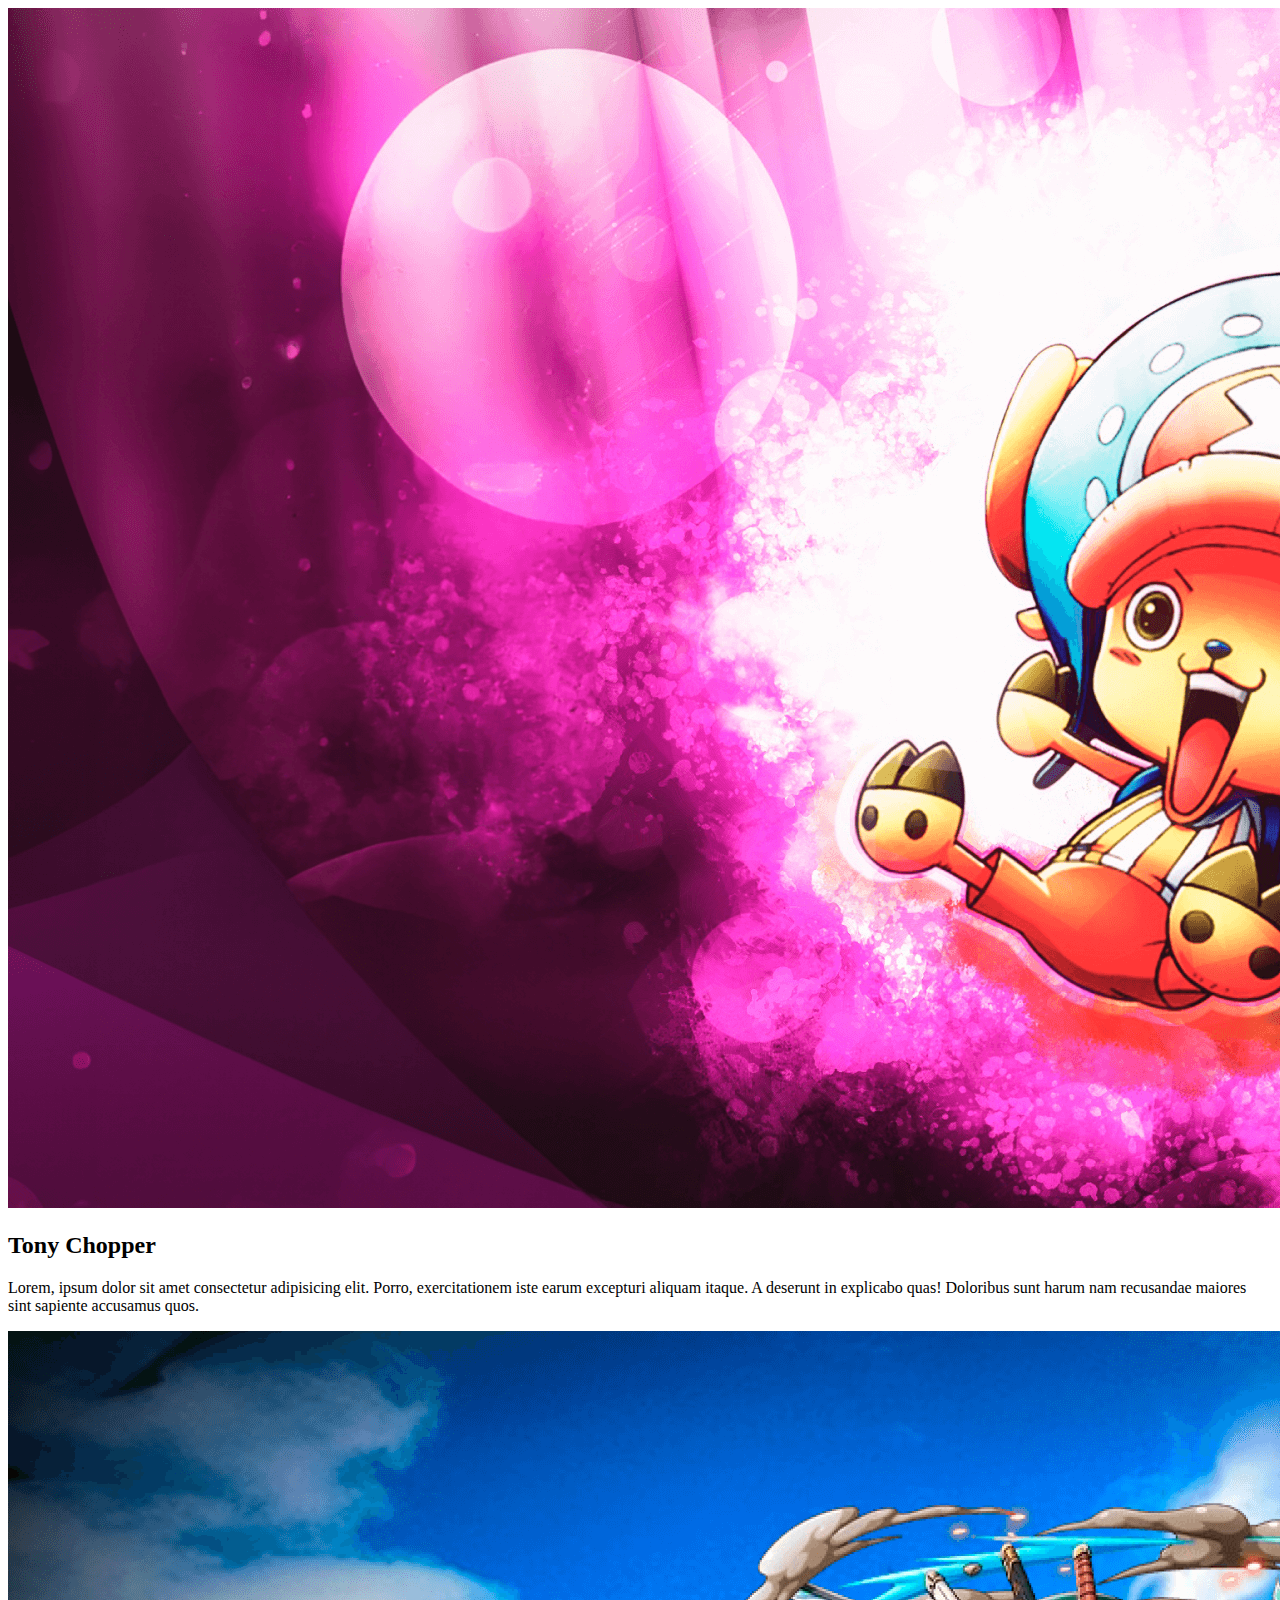
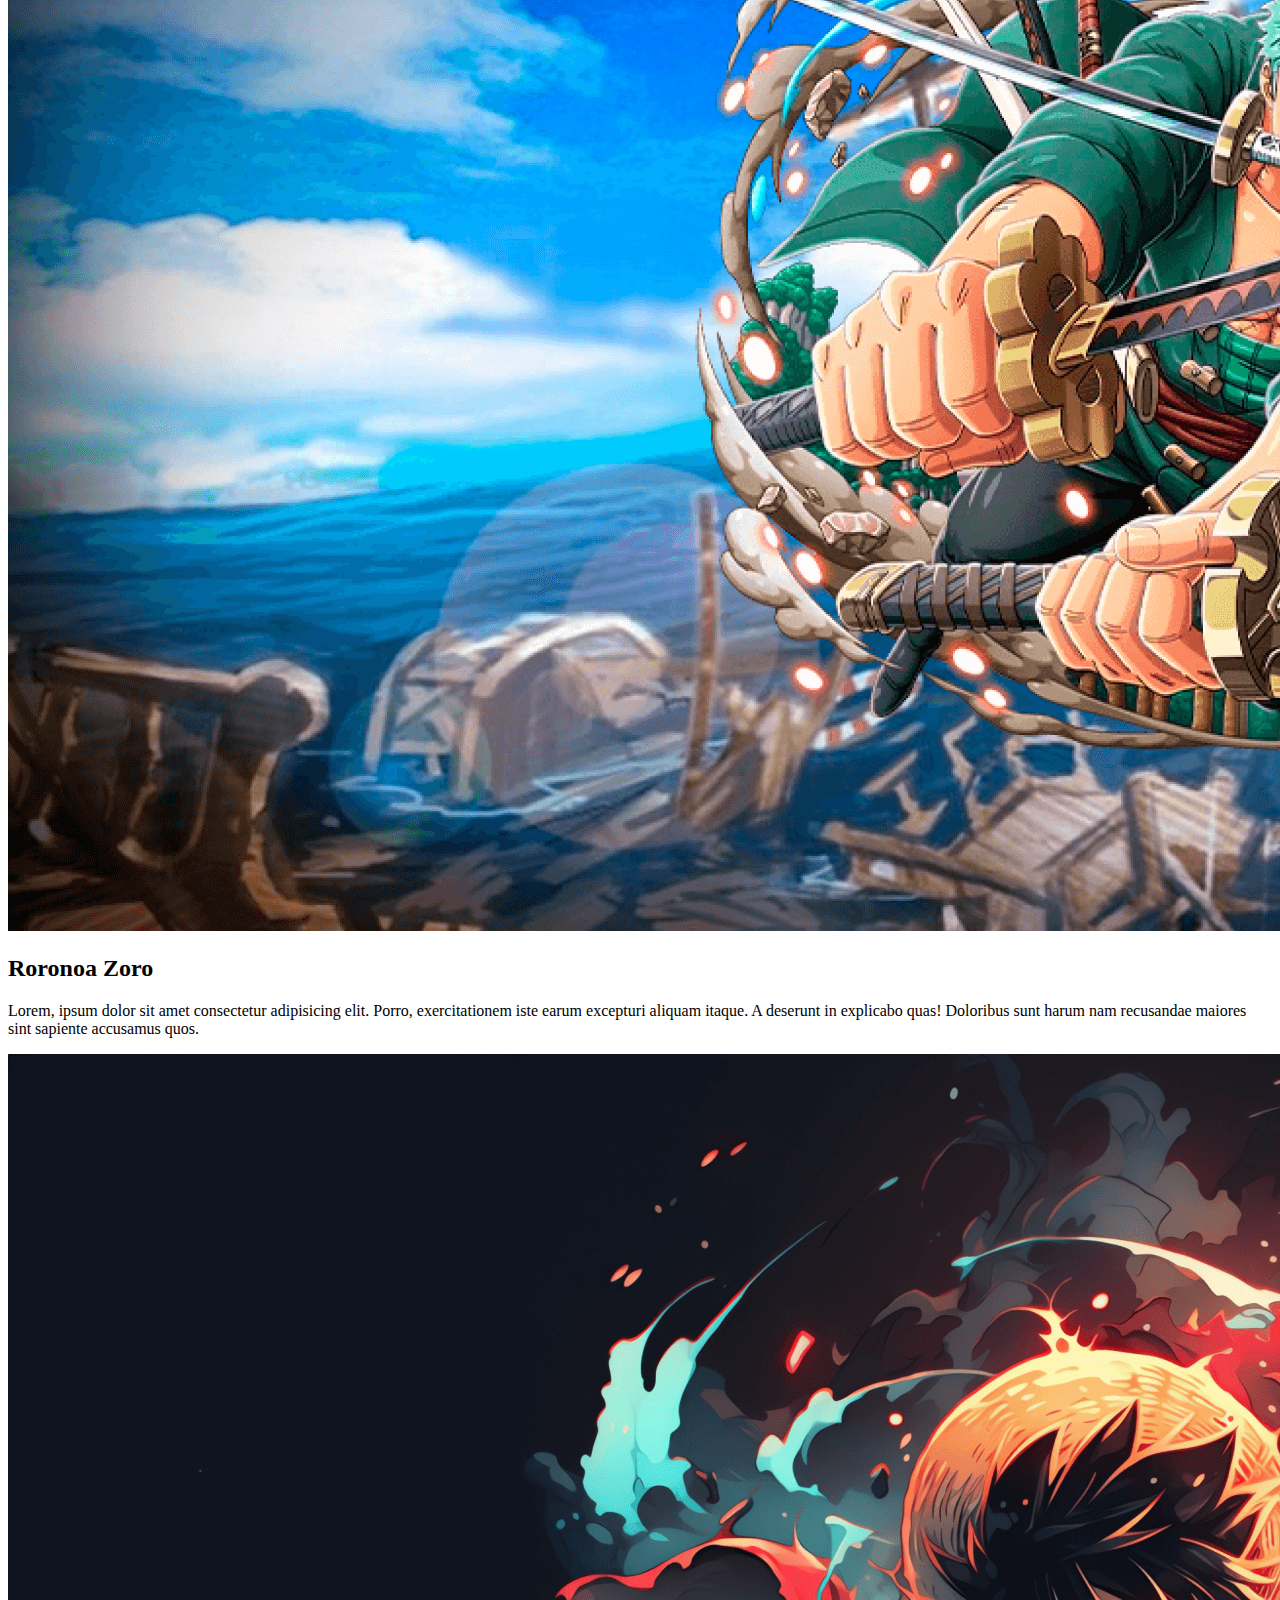
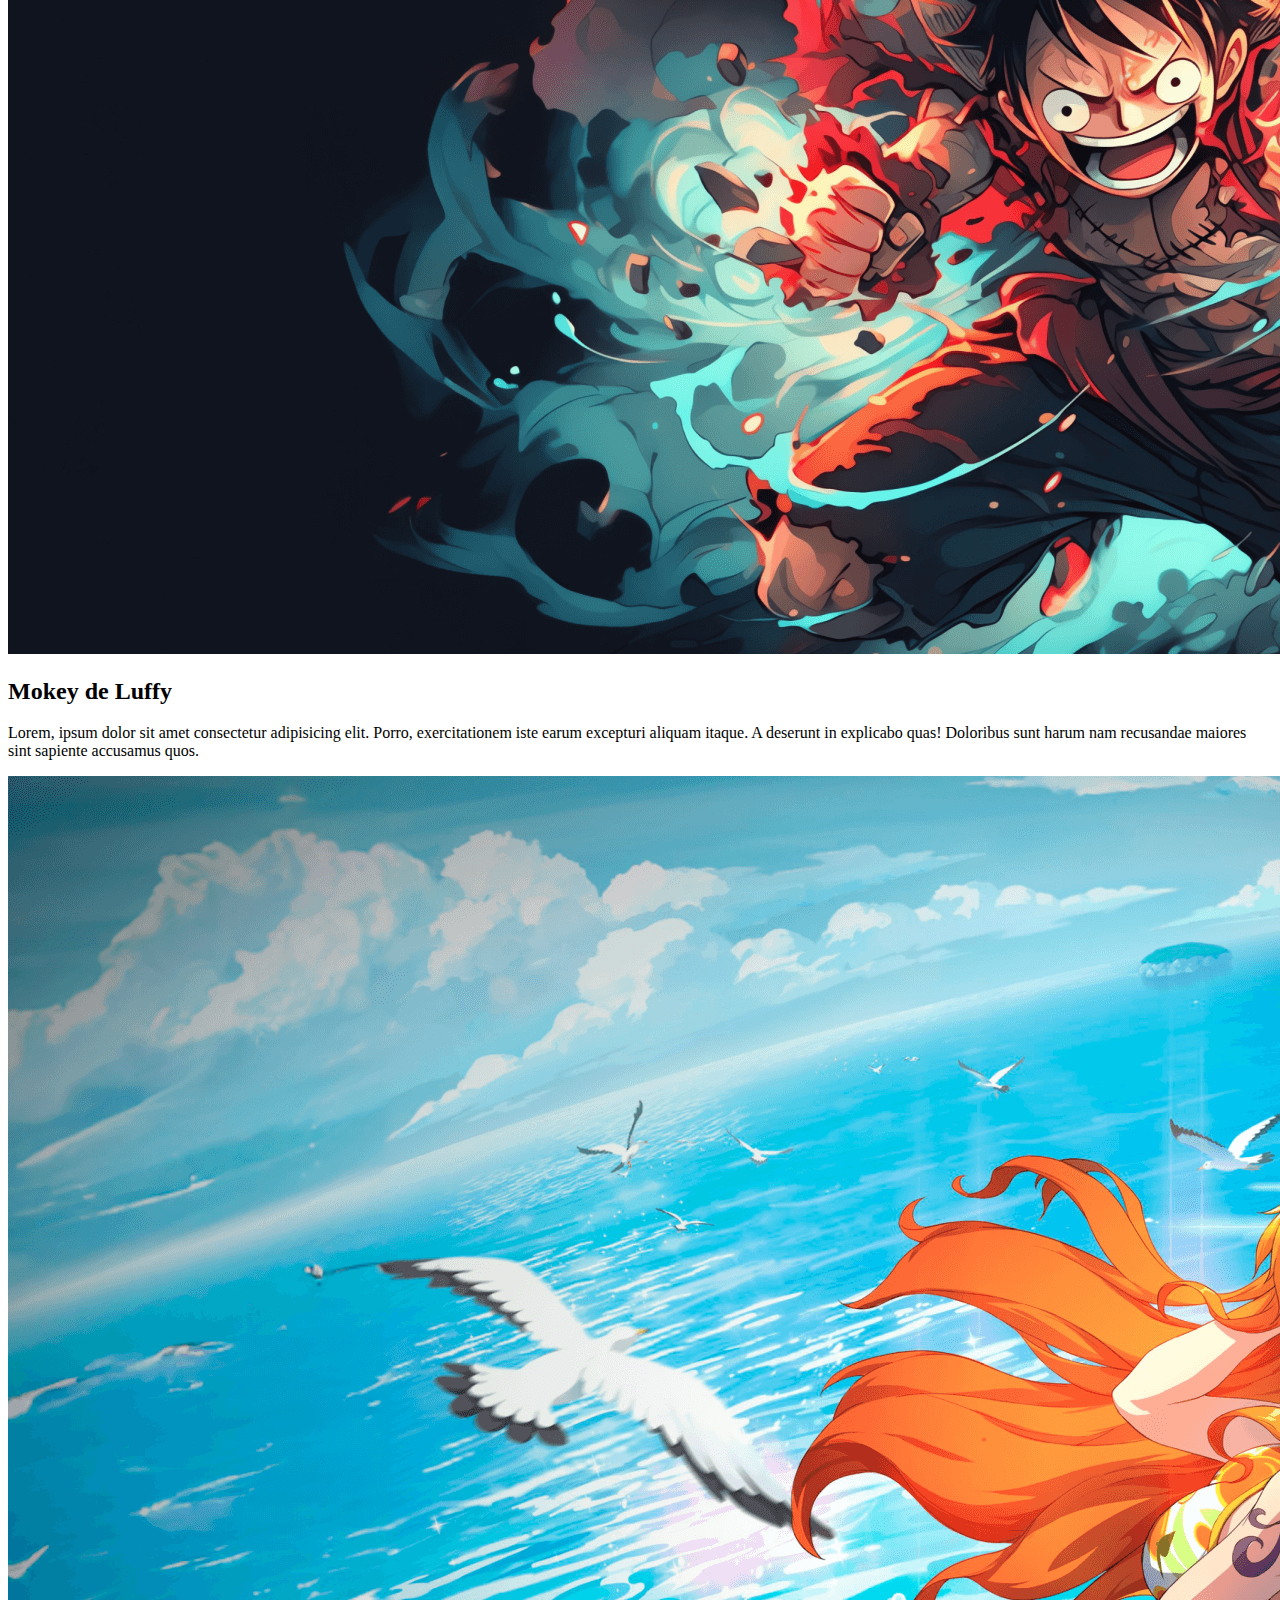
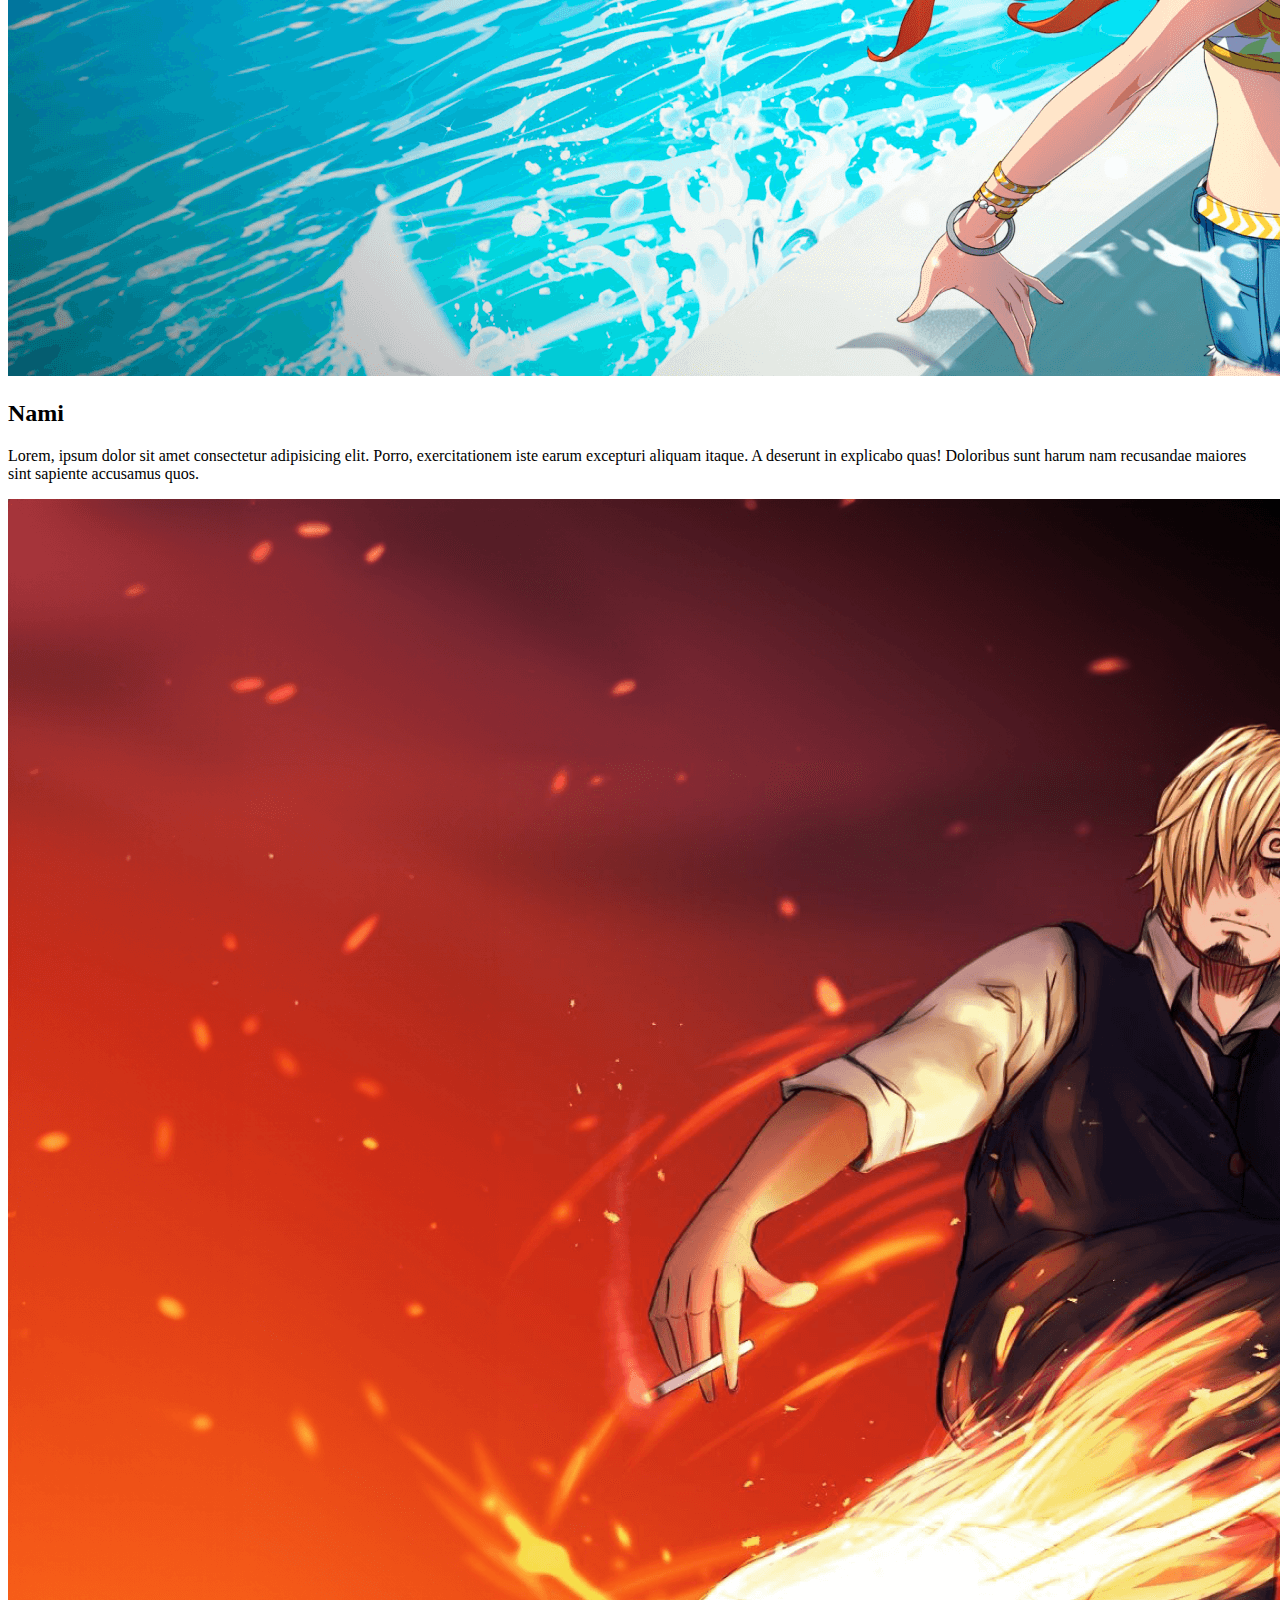
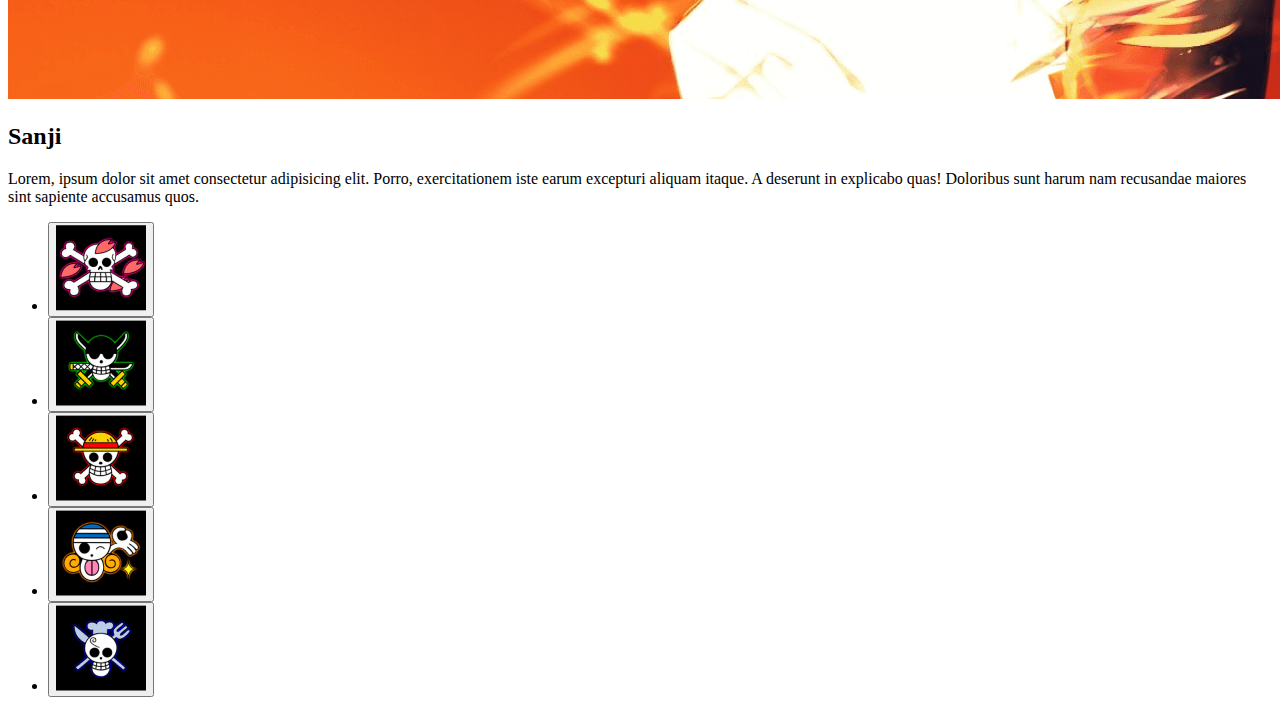
==== index.html @ 60601fb4 "HTML do Anime" ====
<!DOCTYPE html>
<html lang="pt-BR">

<head>
    <meta charset="UTF-8">
    <meta name="viewport" content="width=device-width, initial-scale=1.0">

    <link rel="preconnect" href="https://fonts.googleapis.com">
    <link rel="preconnect" href="https://fonts.gstatic.com" crossorigin>
    <link href="https://fonts.googleapis.com/css2?family=Rubik&family=Secular+One&display=swap" rel="stylesheet">
    <title>Site Anime</title>
</head>

<body>
    <main class="personagens">
        <div class="personagem">
            <img class="imagem" src="./src/images/personagem-tony-chopper.png" alt="Personagem-tony-chopper">
            <div class="conteudo">
                <i class="logo"></i>
                <h2 class="nome_personagem">Tony Chopper</h2>
                <p class="descricao">Lorem, ipsum dolor sit amet consectetur adipisicing elit. Porro, exercitationem
                    iste earum excepturi aliquam itaque. A deserunt in explicabo quas! Doloribus sunt harum nam
                    recusandae maiores sint sapiente accusamus quos.</p>
            </div>
        </div>

        <div class="personagem">
            <img class="imagem" src="./src/images/personagem-roronoa-zoro.png" alt="Personagem-Roronoa-Zoro">
            <div class="conteudo">
                <i class="logo"></i>
                <h2 class="nome_personagem">Roronoa Zoro</h2>
                <p class="descricao">Lorem, ipsum dolor sit amet consectetur adipisicing elit. Porro, exercitationem
                    iste earum excepturi aliquam itaque. A deserunt in explicabo quas! Doloribus sunt harum nam
                    recusandae maiores sint sapiente accusamus quos.</p>
            </div>
        </div>

        <div class="personagem selecionado">
            <img class="imagem" src="./src/images/personagem-monkey-d-luffy.png" alt="Personagem-Monkey-de-Luffy">
            <div class="conteudo">
                <i class="logo"></i>
                <h2 class="nome_personagem">Mokey de Luffy</h2>
                <p class="descricao">Lorem, ipsum dolor sit amet consectetur adipisicing elit. Porro, exercitationem
                    iste earum excepturi aliquam itaque. A deserunt in explicabo quas! Doloribus sunt harum nam
                    recusandae maiores sint sapiente accusamus quos.</p>
            </div>
        </div>

        <div class="personagem">
            <img class="imagem" src="./src/images/personagem-nami.png" alt="Personagem-Nami">
            <div class="conteudo">
                <i class="logo"></i>
                <h2 class="nome_personagem">Nami</h2>
                <p class="descricao">Lorem, ipsum dolor sit amet consectetur adipisicing elit. Porro, exercitationem
                    iste earum excepturi aliquam itaque. A deserunt in explicabo quas! Doloribus sunt harum nam
                    recusandae maiores sint sapiente accusamus quos.</p>
            </div>
        </div>

        <div class="personagem">
            <img class="imagem" src="./src/images/personagem-sanji.png" alt="Personagem-Sanji">
            <div class="conteudo">
                <i class="logo"></i>
                <h2 class="nome_personagem">Sanji</h2>
                <p class="descricao">Lorem, ipsum dolor sit amet consectetur adipisicing elit. Porro, exercitationem
                    iste earum excepturi aliquam itaque. A deserunt in explicabo quas! Doloribus sunt harum nam
                    recusandae maiores sint sapiente accusamus quos.</p>
            </div>
        </div>

    </main>
    <ul class="botoes">
        <li>
            <button class="botao">
                <img src="./src/images/tripulacao-chopper.png" alt="Tripulacao-chopper">
            </button>
        </li>
        <li>
            <button class="botao">
                <img src="./src/images/tripulacao-zoro.png" alt="Tripulacao-zoro">
            </button>
        </li>
        <li>
            <button class="botao selecionado">
                <img src="./src/images/tripulacao-luffy.png" alt="Tripulacao-luffy">
            </button>
        </li>
        <li>
            <button class="botao">
                <img src="./src/images/tripulacao-nami.png" alt="Tripulacao-nami">
            </button>
        </li>
        <li>
            <button class="botao">
                <img src="./src/images/tripulacao-sanji.png" alt="Tripulacao-sanji">
            </button>
        </li>
    </ul>
</body>

</html>
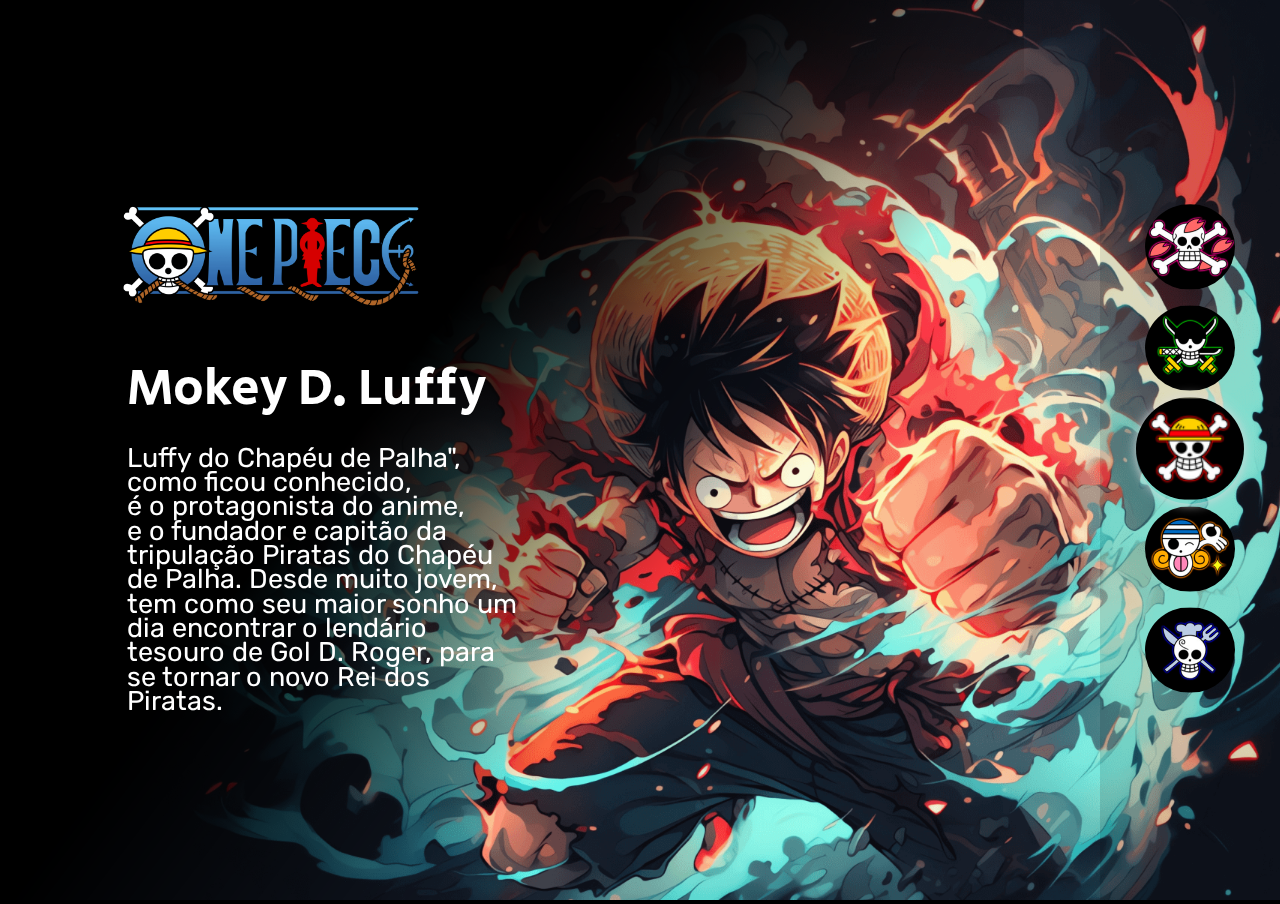
==== commit 4f43bd64: "Fiz o css" ====
--- a/index.html
+++ b/index.html
@@ -4,7 +4,9 @@
 <head>
     <meta charset="UTF-8">
     <meta name="viewport" content="width=device-width, initial-scale=1.0">
-
+    <link rel="stylesheet" href="./src/css/style.css">
+    <link rel="stylesheet" href="./src/css/reset.css">
+    <link rel="stylesheet" href="./src/css/responsive.css">
     <link rel="preconnect" href="https://fonts.googleapis.com">
     <link rel="preconnect" href="https://fonts.gstatic.com" crossorigin>
     <link href="https://fonts.googleapis.com/css2?family=Rubik&family=Secular+One&display=swap" rel="stylesheet">
@@ -18,9 +20,7 @@
             <div class="conteudo">
                 <i class="logo"></i>
                 <h2 class="nome_personagem">Tony Chopper</h2>
-                <p class="descricao">Lorem, ipsum dolor sit amet consectetur adipisicing elit. Porro, exercitationem
-                    iste earum excepturi aliquam itaque. A deserunt in explicabo quas! Doloribus sunt harum nam
-                    recusandae maiores sint sapiente accusamus quos.</p>
+                <p class="descricao">Esta pequena rena ganhou a habilidade de mudar sua forma e de pensar como humanos após comer a fruta Hito Hito no Mi. Chopper é um valioso membro da tripulação dos Piratas do Chapéu de Palha, atuando como médico da tripulação.</p>
             </div>
         </div>
 
@@ -29,9 +29,7 @@
             <div class="conteudo">
                 <i class="logo"></i>
                 <h2 class="nome_personagem">Roronoa Zoro</h2>
-                <p class="descricao">Lorem, ipsum dolor sit amet consectetur adipisicing elit. Porro, exercitationem
-                    iste earum excepturi aliquam itaque. A deserunt in explicabo quas! Doloribus sunt harum nam
-                    recusandae maiores sint sapiente accusamus quos.</p>
+                <p class="descricao">Primeiro pirata (segundo membro se contarmos com Luffy) a se juntar à tripulação de Piratas do Chapéu de Palha, Zoro aceitou o convite de Luffy após o capitão salvar sua vida..</p>
             </div>
         </div>
 
@@ -39,10 +37,8 @@
             <img class="imagem" src="./src/images/personagem-monkey-d-luffy.png" alt="Personagem-Monkey-de-Luffy">
             <div class="conteudo">
                 <i class="logo"></i>
-                <h2 class="nome_personagem">Mokey de Luffy</h2>
-                <p class="descricao">Lorem, ipsum dolor sit amet consectetur adipisicing elit. Porro, exercitationem
-                    iste earum excepturi aliquam itaque. A deserunt in explicabo quas! Doloribus sunt harum nam
-                    recusandae maiores sint sapiente accusamus quos.</p>
+                <h2 class="nome_personagem">Mokey D. Luffy</h2>
+                <p class="descricao">Luffy do Chapéu de Palha", como ficou conhecido,<br> é o protagonista do anime, <br>e o fundador e capitão da tripulação Piratas do Chapéu de Palha. Desde muito jovem, tem como seu maior sonho um dia encontrar o lendário tesouro de Gol D. Roger, para se tornar o novo Rei dos Piratas.</p>
             </div>
         </div>
 
@@ -51,9 +47,7 @@
             <div class="conteudo">
                 <i class="logo"></i>
                 <h2 class="nome_personagem">Nami</h2>
-                <p class="descricao">Lorem, ipsum dolor sit amet consectetur adipisicing elit. Porro, exercitationem
-                    iste earum excepturi aliquam itaque. A deserunt in explicabo quas! Doloribus sunt harum nam
-                    recusandae maiores sint sapiente accusamus quos.</p>
+                <p class="descricao">Uma órfã de guerra, ainda criança Nami foi adotada por Bell-mère, uma mulher da Marinha. Enquanto crescia ao lado de sua irmã adotiva Nojiko, Nami já demonstrava sua paixão por desenhar mapas, sonhando em um dia fazer o mapa de todo o mundo.</p>
             </div>
         </div>
 
@@ -62,9 +56,7 @@
             <div class="conteudo">
                 <i class="logo"></i>
                 <h2 class="nome_personagem">Sanji</h2>
-                <p class="descricao">Lorem, ipsum dolor sit amet consectetur adipisicing elit. Porro, exercitationem
-                    iste earum excepturi aliquam itaque. A deserunt in explicabo quas! Doloribus sunt harum nam
-                    recusandae maiores sint sapiente accusamus quos.</p>
+                <p class="descricao">Também conhecido como "Perna Negra" Sanji, este pirata foi o quinto a integrar a tripulação de Luffy. Suas ações como pirata lhe renderam a terceira maior recompensa entre os membros do Chapéu de Palha, além de atuar como cozinheiro oficial do grupo.</p>
             </div>
         </div>
 
--- a/src/css/style.css
+++ b/src/css/style.css
@@ -0,0 +1,99 @@
+body {
+    background-color: #000;
+    overflow: hidden;
+}
+
+main::after{
+    content: "";
+    position: fixed;
+    top: 0;
+    left: 0;
+    min-height: 100vh;
+    width: 80vw;
+    background: linear-gradient(-233deg, #000 40%, rgba(0, 0, 0, 0) 65%) no-repeat;    
+}
+
+.personagem{
+    display: none;
+    height: 100vh;
+}
+
+.selecionado{
+    display: block;
+}
+
+.imagem{
+    width: 100%;
+    height: 100%;
+    object-fit: cover;
+}
+
+.conteudo{
+    position: absolute;
+    top: 0;
+    left: 120px;    
+    display: flex;
+    flex-direction: column;
+    justify-content: center;
+    padding: 7px;
+    min-height: 100vh;
+    max-width: 415px;
+    z-index: 1;
+}
+
+.nome_personagem{
+    color: white;
+    font-size: 51px;
+    font-family: "Secular One";
+    font-weight: 400;
+    margin-bottom: 20px;
+}
+
+.descricao{
+    color: white;
+    font-size: 27px;
+    font-family: "Rubik";
+    font-weight: 400;
+    line-height: 24.3px;
+}
+
+.logo{
+    background-image: url("../images/one-piece-logo.png");
+    background-size: cover;
+    height: 100px;
+    width: 200px;
+    margin-top: 10px;
+    margin-bottom: 55px;
+    margin-left: 44px;
+    transform: scale(1.5);
+}
+
+.botoes{
+    position: fixed;
+    top: 0;
+    right: 0;
+    background: #00000020;
+    display: flex;
+    flex-direction: column;
+    min-height: 100vh;
+    width: 180px;
+    justify-content: center;
+    align-items: center;
+    gap: 11px; /*só pode usar quando utiliza o display flex */
+}
+
+.botao{
+    cursor: pointer;
+    border: none;
+    background: none;    
+}
+
+.botoes .botao img{
+    border-radius: 50%;
+}
+
+.botoes .botao.selecionado{
+    transform: scale(1.2);
+    box-shadow: 0 0 10px #d9d9d9;
+    border-radius: 50%;
+}--- a/src/css/responsive.css
+++ b/src/css/responsive.css
@@ -0,0 +1,72 @@
+@media (max-width: 769px) {
+    main::after {
+        background: linear-gradient(0deg, #000 20%, rgba(0, 0, 0, 0.00) 65%) no-repeat;
+        width: 100vw;        
+    }
+
+    .imagem {
+        height: 85%;
+    }
+
+    .conteudo {
+        justify-content: flex-end;
+        left: 0;
+        top: -20%;
+        max-width: 100vw;
+        padding: 30px;
+    }
+
+    .nome-personagem {
+        font-size: 36px;
+    }
+
+    .descricao {
+        max-width: 500px;
+    }
+
+    .botoes {
+        flex-direction: row;
+        align-items: flex-end ;
+        width: 100%;
+        padding: 30px;        
+        margin-top: -25px;
+    }
+
+    .botoes .botao img{
+        max-width: 60px;
+    }
+
+
+
+}
+
+@media (max-width: 425px) {
+    main::after {
+        height: auto;        
+    }
+
+    .logo {
+        width: 170px;
+        height: 75px;
+        margin-bottom: 13px;        
+    }
+
+    .conteudo {
+        top: -30%;   
+        margin-right: 25px;     
+    }
+
+    .nome-personagem {
+        font-size: 24px;
+    }
+
+    
+    .botoes {
+       padding: 20px;
+       top: -15%;
+    }
+
+    .botoes .botao img{
+        max-width: 50px;
+    }
+}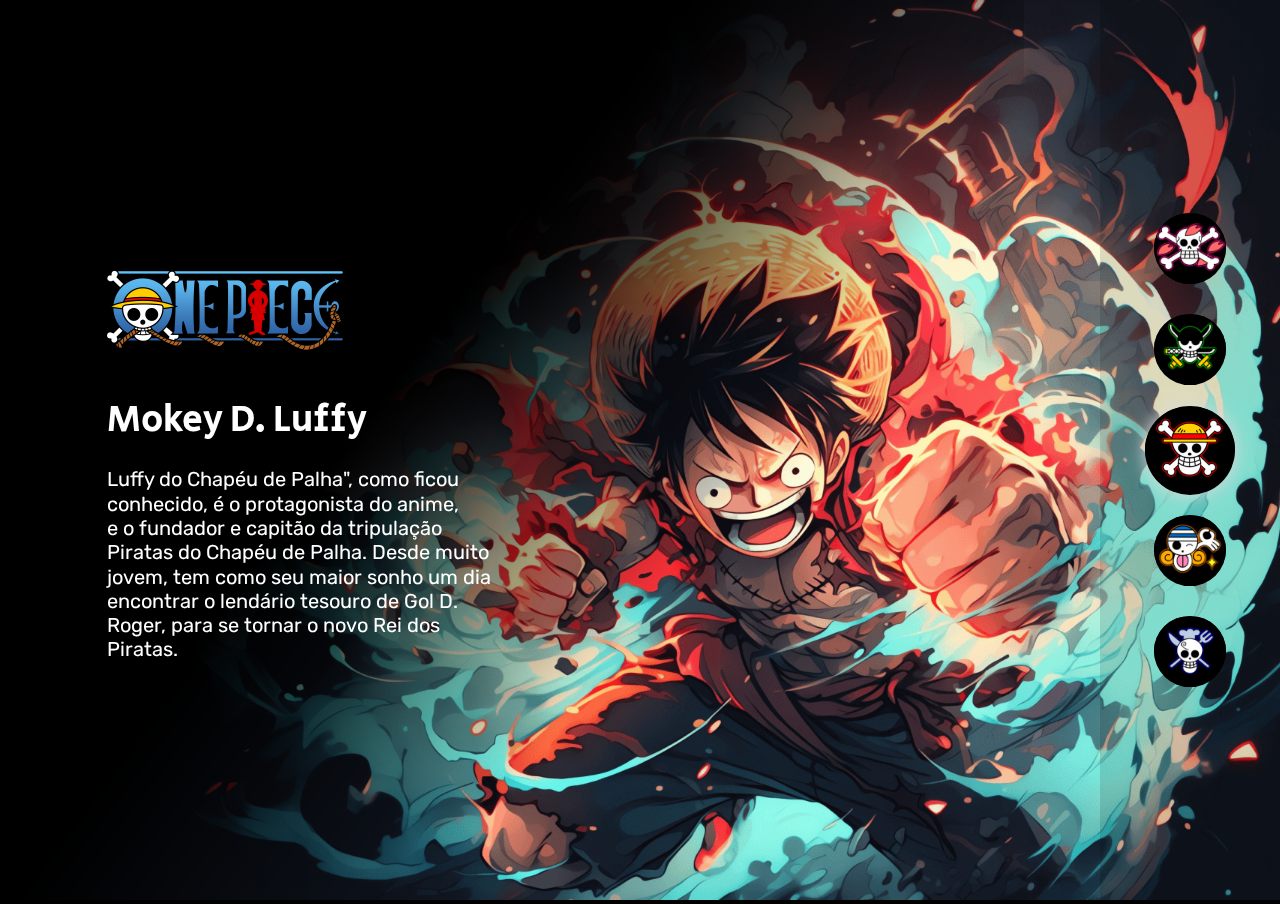
==== commit 356f2f40: "Atualizei html e css" ====
--- a/index.html
+++ b/index.html
@@ -20,7 +20,9 @@
             <div class="conteudo">
                 <i class="logo"></i>
                 <h2 class="nome_personagem">Tony Chopper</h2>
-                <p class="descricao">Esta pequena rena ganhou a habilidade de mudar sua forma e de pensar como humanos após comer a fruta Hito Hito no Mi. Chopper é um valioso membro da tripulação dos Piratas do Chapéu de Palha, atuando como médico da tripulação.</p>
+                <p class="descricao">Esta pequena rena ganhou a habilidade de mudar sua forma e de pensar como humanos
+                    após comer a fruta Hito Hito no Mi. Chopper é um valioso membro da tripulação dos Piratas do Chapéu
+                    de Palha, atuando como médico da tripulação.</p>
             </div>
         </div>
 
@@ -29,7 +31,8 @@
             <div class="conteudo">
                 <i class="logo"></i>
                 <h2 class="nome_personagem">Roronoa Zoro</h2>
-                <p class="descricao">Primeiro pirata (segundo membro se contarmos com Luffy) a se juntar à tripulação de Piratas do Chapéu de Palha, Zoro aceitou o convite de Luffy após o capitão salvar sua vida..</p>
+                <p class="descricao">Primeiro pirata (segundo membro se contarmos com Luffy) a se juntar à tripulação de
+                    Piratas do Chapéu de Palha, Zoro aceitou o convite de Luffy após o capitão salvar sua vida..</p>
             </div>
         </div>
 
@@ -38,7 +41,10 @@
             <div class="conteudo">
                 <i class="logo"></i>
                 <h2 class="nome_personagem">Mokey D. Luffy</h2>
-                <p class="descricao">Luffy do Chapéu de Palha", como ficou conhecido,<br> é o protagonista do anime, <br>e o fundador e capitão da tripulação Piratas do Chapéu de Palha. Desde muito jovem, tem como seu maior sonho um dia encontrar o lendário tesouro de Gol D. Roger, para se tornar o novo Rei dos Piratas.</p>
+                <p class="descricao">Luffy do Chapéu de Palha", como ficou conhecido, é o protagonista do anime, <br>e o
+                    fundador e capitão da tripulação Piratas do Chapéu de Palha. Desde muito jovem, tem como seu maior
+                    sonho um dia encontrar o lendário tesouro de Gol D. Roger, para se tornar o novo Rei dos Piratas.
+                </p>
             </div>
         </div>
 
@@ -47,7 +53,9 @@
             <div class="conteudo">
                 <i class="logo"></i>
                 <h2 class="nome_personagem">Nami</h2>
-                <p class="descricao">Uma órfã de guerra, ainda criança Nami foi adotada por Bell-mère, uma mulher da Marinha. Enquanto crescia ao lado de sua irmã adotiva Nojiko, Nami já demonstrava sua paixão por desenhar mapas, sonhando em um dia fazer o mapa de todo o mundo.</p>
+                <p class="descricao">Uma órfã de guerra, ainda criança Nami foi adotada por Bell-mère, uma mulher da
+                    Marinha. Enquanto crescia ao lado de sua irmã adotiva Nojiko, Nami já demonstrava sua paixão por
+                    desenhar mapas, sonhando em um dia fazer o mapa de todo o mundo.</p>
             </div>
         </div>
 
@@ -56,38 +64,46 @@
             <div class="conteudo">
                 <i class="logo"></i>
                 <h2 class="nome_personagem">Sanji</h2>
-                <p class="descricao">Também conhecido como "Perna Negra" Sanji, este pirata foi o quinto a integrar a tripulação de Luffy. Suas ações como pirata lhe renderam a terceira maior recompensa entre os membros do Chapéu de Palha, além de atuar como cozinheiro oficial do grupo.</p>
+                <p class="descricao">Também conhecido como "Perna Negra" Sanji, este pirata foi o quinto a integrar a
+                    tripulação de Luffy. Suas ações como pirata lhe renderam a terceira maior recompensa entre os
+                    membros do Chapéu de Palha, além de atuar como cozinheiro oficial do grupo.</p>
             </div>
         </div>
 
     </main>
-    <ul class="botoes">
-        <li>
-            <button class="botao">
-                <img src="./src/images/tripulacao-chopper.png" alt="Tripulacao-chopper">
-            </button>
-        </li>
-        <li>
-            <button class="botao">
-                <img src="./src/images/tripulacao-zoro.png" alt="Tripulacao-zoro">
-            </button>
-        </li>
-        <li>
-            <button class="botao selecionado">
-                <img src="./src/images/tripulacao-luffy.png" alt="Tripulacao-luffy">
-            </button>
-        </li>
-        <li>
-            <button class="botao">
-                <img src="./src/images/tripulacao-nami.png" alt="Tripulacao-nami">
-            </button>
-        </li>
-        <li>
-            <button class="botao">
-                <img src="./src/images/tripulacao-sanji.png" alt="Tripulacao-sanji">
-            </button>
-        </li>
-    </ul>
+
+    <div class="margin">
+        <ul class="botoes">
+            <li>
+                <button class="botao">
+                    <img src="./src/images/tripulacao-chopper.png" alt="Tripulacao-chopper">
+                </button>
+            </li>
+            <li>
+                <button class="botao">
+                    <img src="./src/images/tripulacao-zoro.png" alt="Tripulacao-zoro">
+                </button>
+            </li>
+            <li>
+                <button class="botao selecionado">
+                    <img src="./src/images/tripulacao-luffy.png" alt="Tripulacao-luffy">
+                </button>
+            </li>
+            <li>
+                <button class="botao">
+                    <img src="./src/images/tripulacao-nami.png" alt="Tripulacao-nami">
+                </button>
+            </li>
+            <li>
+                <button class="botao">
+                    <img src="./src/images/tripulacao-sanji.png" alt="Tripulacao-sanji">
+                </button>
+            </li>
+        </ul>
+    </div>
+
+    <script src="./src/js/index.js"></script>
+
 </body>
 
 </html>--- a/src/css/style.css
+++ b/src/css/style.css
@@ -31,7 +31,7 @@
 .conteudo{
     position: absolute;
     top: 0;
-    left: 120px;    
+    left: 100px;    
     display: flex;
     flex-direction: column;
     justify-content: center;
@@ -43,7 +43,7 @@
 
 .nome_personagem{
     color: white;
-    font-size: 51px;
+    font-size: 37px;
     font-family: "Secular One";
     font-weight: 400;
     margin-bottom: 20px;
@@ -51,7 +51,7 @@
 
 .descricao{
     color: white;
-    font-size: 27px;
+    font-size: 20px;
     font-family: "Rubik";
     font-weight: 400;
     line-height: 24.3px;
@@ -62,10 +62,10 @@
     background-size: cover;
     height: 100px;
     width: 200px;
-    margin-top: 10px;
-    margin-bottom: 55px;
-    margin-left: 44px;
-    transform: scale(1.5);
+    margin-top: 15px;
+    margin-bottom: 40px;
+    margin-left: 18px;
+    transform: scale(1.2);
 }
 
 .botoes{
@@ -79,13 +79,20 @@
     width: 180px;
     justify-content: center;
     align-items: center;
-    gap: 11px; /*só pode usar quando utiliza o display flex */
+    gap: 11px; /*só pode usar quando utiliza o display flex */    
+}
+
+.margin {
+    margin-top: 2px;
+    margin-bottom: 2px;
 }
 
 .botao{
     cursor: pointer;
     border: none;
-    background: none;    
+    background: #000;  
+    border-radius: 50%;
+    transform: scale(0.8);
 }
 
 .botoes .botao img{
@@ -93,7 +100,6 @@
 }
 
 .botoes .botao.selecionado{
-    transform: scale(1.2);
-    box-shadow: 0 0 10px #d9d9d9;
-    border-radius: 50%;
+    transform: scale(1);
+    box-shadow: 0 0 17px 1px #d9d9d9;
 }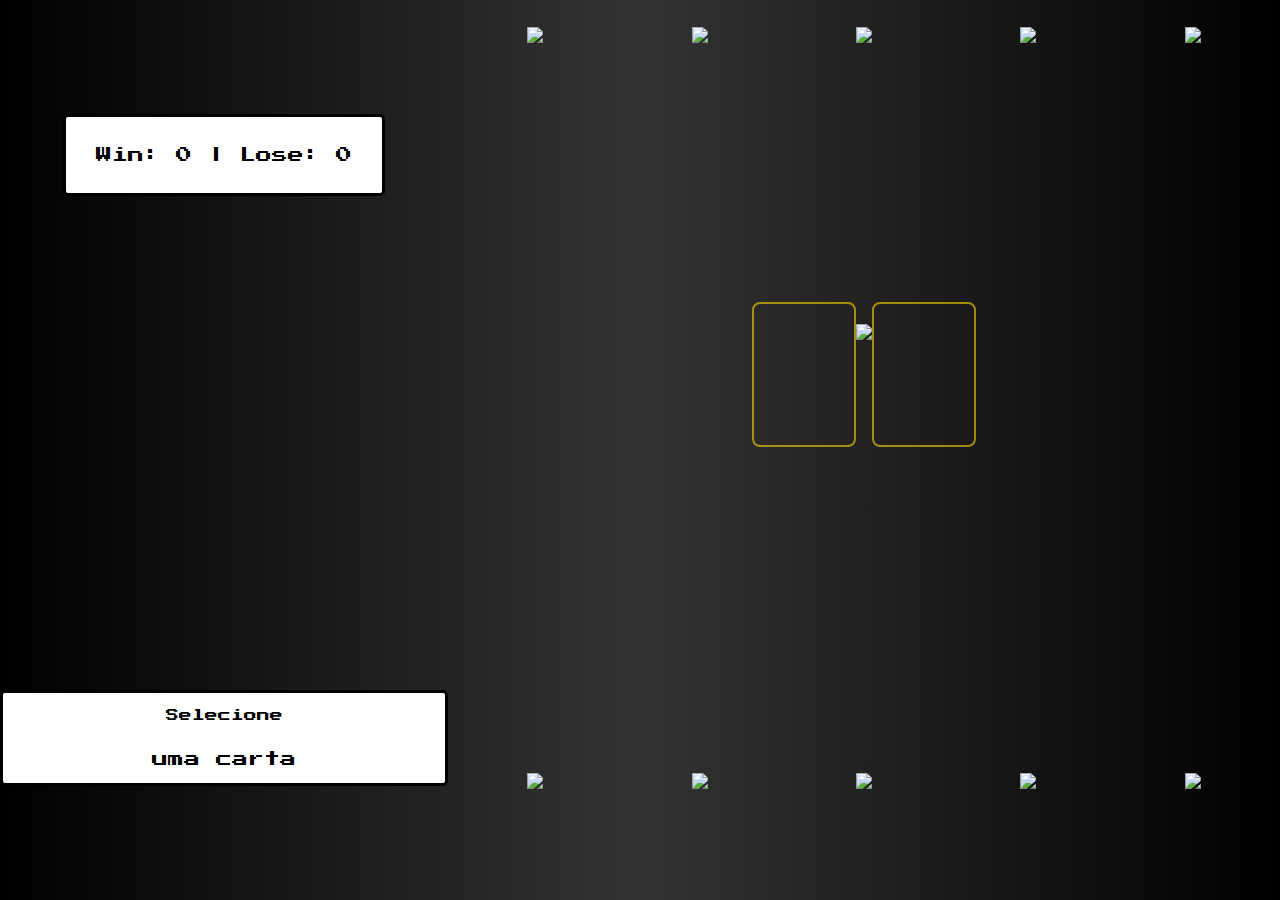
==== commit 0601e1e5: "DESAFIO_YUGIOH_TOP" ====
--- a/index.html
+++ b/index.html
@@ -1,109 +1,86 @@
 <!DOCTYPE html>
-<html lang="pt-BR">
+<html lang="pt-br">
 
 <head>
     <meta charset="UTF-8">
     <meta name="viewport" content="width=device-width, initial-scale=1.0">
-    <link rel="stylesheet" href="./src/css/style.css">
-    <link rel="stylesheet" href="./src/css/reset.css">
-    <link rel="stylesheet" href="./src/css/responsive.css">
+
+    <!-- link css -->
+    <link rel="stylesheet" href="./src/styles/reset.css">
+    <link rel="stylesheet" href="./src/styles/main.css">
+
+    <!-- Frameworks -->
+    <link rel="stylesheet" href="./src/styles/containers_and_frames.css">
+    <link rel="stylesheet" href="./src/styles/buttons.css">
+
+    <!-- Fonts -->
     <link rel="preconnect" href="https://fonts.googleapis.com">
     <link rel="preconnect" href="https://fonts.gstatic.com" crossorigin>
-    <link href="https://fonts.googleapis.com/css2?family=Rubik&family=Secular+One&display=swap" rel="stylesheet">
-    <title>Site Anime</title>
+    <link href="https://fonts.googleapis.com/css2?family=Press+Start+2P&display=swap" rel="stylesheet">
+
+    <!-- Favicon -->
+    <link rel="shortcut icon" href="./src/assets/favicon/Favicon.ico" type="image/x-icon">
+
+    <title>Yu-Gi-Oh Jo-ken-po. Edition-Versão-1.0</title>
 </head>
 
 <body>
-    <main class="personagens">
-        <div class="personagem">
-            <img class="imagem" src="./src/images/personagem-tony-chopper.png" alt="Personagem-tony-chopper">
-            <div class="conteudo">
-                <i class="logo"></i>
-                <h2 class="nome_personagem">Tony Chopper</h2>
-                <p class="descricao">Esta pequena rena ganhou a habilidade de mudar sua forma e de pensar como humanos
-                    após comer a fruta Hito Hito no Mi. Chopper é um valioso membro da tripulação dos Piratas do Chapéu
-                    de Palha, atuando como médico da tripulação.</p>
+    <audio id="bgm" loop>
+        <source src="./src/assets/audios/egyptian_duel.mp3" type="audio/mp3"/>
+    </audio>
+
+    <div class="bg-video">
+        <video class="video" autoplay loop muted>
+            <source src="./src/assets/video/yugi.mp4"
+            type="video/mp4"/>
+        </video>
+    </div>
+
+    <div class="container">
+
+        <div class="container__left framed-golden-2">
+
+            <div class="score_box frame">
+                <span id="score_points">Win: 0 | Lose: 0</span>
+            </div>
+                        
+            <div class="menu_avatar">           
+                <img id="card-image">
+            </div>
+
+            <div class="card_details frame">
+                <p id="card_name">Selecione</p> 
+                <p id="card_type">uma carta</p>
+            </div>
+
+        </div>
+            
+        
+        <div class="container__right">
+            <div class="card-box_container">
+                <div class="card-box framed" id="computer-cards"></div>
+                    <div class="card-versus">
+                        <div class="versus-top">
+                            <div class="card-infield">
+                                <img id="player-field-card" height="180px" width="125px">
+                            </div>  
+                            <img height="100px" src="./src/assets/icons/millenium2.png"> 
+                            <div class="card-infield">
+                                <img id="computer-field-card" height="180px" width="125px">
+                            </div>
+                        </div>
+                        <div class="versus-bottom">
+                            <button id="next-duel" class="rpgui-button" onclick="resetDuel()">GANHOU</button>
+                        </div>
+                    </div>
+
+                <div class="card-box framed" id="player-cards"></div>
             </div>
         </div>
 
-        <div class="personagem">
-            <img class="imagem" src="./src/images/personagem-roronoa-zoro.png" alt="Personagem-Roronoa-Zoro">
-            <div class="conteudo">
-                <i class="logo"></i>
-                <h2 class="nome_personagem">Roronoa Zoro</h2>
-                <p class="descricao">Primeiro pirata (segundo membro se contarmos com Luffy) a se juntar à tripulação de
-                    Piratas do Chapéu de Palha, Zoro aceitou o convite de Luffy após o capitão salvar sua vida..</p>
-            </div>
-        </div>
-
-        <div class="personagem selecionado">
-            <img class="imagem" src="./src/images/personagem-monkey-d-luffy.png" alt="Personagem-Monkey-de-Luffy">
-            <div class="conteudo">
-                <i class="logo"></i>
-                <h2 class="nome_personagem">Mokey D. Luffy</h2>
-                <p class="descricao">Luffy do Chapéu de Palha", como ficou conhecido, é o protagonista do anime, <br>e o
-                    fundador e capitão da tripulação Piratas do Chapéu de Palha. Desde muito jovem, tem como seu maior
-                    sonho um dia encontrar o lendário tesouro de Gol D. Roger, para se tornar o novo Rei dos Piratas.
-                </p>
-            </div>
-        </div>
-
-        <div class="personagem">
-            <img class="imagem" src="./src/images/personagem-nami.png" alt="Personagem-Nami">
-            <div class="conteudo">
-                <i class="logo"></i>
-                <h2 class="nome_personagem">Nami</h2>
-                <p class="descricao">Uma órfã de guerra, ainda criança Nami foi adotada por Bell-mère, uma mulher da
-                    Marinha. Enquanto crescia ao lado de sua irmã adotiva Nojiko, Nami já demonstrava sua paixão por
-                    desenhar mapas, sonhando em um dia fazer o mapa de todo o mundo.</p>
-            </div>
-        </div>
-
-        <div class="personagem">
-            <img class="imagem" src="./src/images/personagem-sanji.png" alt="Personagem-Sanji">
-            <div class="conteudo">
-                <i class="logo"></i>
-                <h2 class="nome_personagem">Sanji</h2>
-                <p class="descricao">Também conhecido como "Perna Negra" Sanji, este pirata foi o quinto a integrar a
-                    tripulação de Luffy. Suas ações como pirata lhe renderam a terceira maior recompensa entre os
-                    membros do Chapéu de Palha, além de atuar como cozinheiro oficial do grupo.</p>
-            </div>
-        </div>
-
-    </main>
-
-    <div class="margin">
-        <ul class="botoes">
-            <li>
-                <button class="botao">
-                    <img src="./src/images/tripulacao-chopper.png" alt="Tripulacao-chopper">
-                </button>
-            </li>
-            <li>
-                <button class="botao">
-                    <img src="./src/images/tripulacao-zoro.png" alt="Tripulacao-zoro">
-                </button>
-            </li>
-            <li>
-                <button class="botao selecionado">
-                    <img src="./src/images/tripulacao-luffy.png" alt="Tripulacao-luffy">
-                </button>
-            </li>
-            <li>
-                <button class="botao">
-                    <img src="./src/images/tripulacao-nami.png" alt="Tripulacao-nami">
-                </button>
-            </li>
-            <li>
-                <button class="botao">
-                    <img src="./src/images/tripulacao-sanji.png" alt="Tripulacao-sanji">
-                </button>
-            </li>
-        </ul>
     </div>
-
-    <script src="./src/js/index.js"></script>
-
+ 
+    <script src="./src/scripts/engine.js" defer></script>
 </body>
 
-</html>+</html>
--- a/src/styles/main.css
+++ b/src/styles/main.css
@@ -0,0 +1,136 @@
+button, a, img:hover, button:hover, a:hover{
+    cursor: url("../assets/cursor/yamiyugicursorGLOW.png"), auto;
+}
+
+.bg-video {
+    position: absolute;
+    z-index: -1;
+    width: 100vw;
+    height: 100vh;
+    overflow: hidden;
+    display: flex;
+    justify-content: center;
+}
+
+.bg-video::after {
+    content: "";
+    position: absolute;
+    top: 0;
+    left: 0;
+    height: 100vh;
+    width: 100vw;
+    background: linear-gradient(90deg, 
+    rgba(0, 0, 0, 1) 0%,
+    rgba(0, 0, 0, 0.8) 50%,
+    rgba(0, 0, 0, 1) 100%);
+}
+
+.video {
+    height: 100vh;   
+}
+
+.container {
+    position: relative;
+    z-index: 3;
+    display: flex;
+    height: 100vh;
+}
+
+.container__left {
+width: 35%;
+min-width: 300px;
+display: flex;  /* sem essa propriedade os outros debaixo n funcionam */
+flex-direction: column;
+align-items: center;
+justify-content: space-around;
+}
+
+.container__right {
+    width: 65%;
+}
+
+.card-box_container {
+    height: 100vh;
+    display: flex;
+    flex-direction: column;
+    justify-content: space-between;
+    padding: .3rem;
+}
+
+.card-versus {
+    display: flex;
+    flex-direction: column;
+    justify-items: center; /* Salvador da Patria  */
+    align-content: center;
+    padding-top: 0.1rem;
+    height: 300px;
+}
+
+.versus-top, .versus-bottom {
+    display: flex;
+    align-items: center;
+    justify-content: center;    
+}
+
+.versus-bottom {
+    margin-top: 1rem;
+}
+
+#next-duel {
+    display: none;
+}
+
+.card-box {
+    height: 9rem;
+    width: 100%;
+    display: flex;
+    flex-direction: row;
+    align-items: center;
+    justify-content: space-around;
+}
+
+.card-infield {
+    border: 2px solid #ffd90098;
+    height: 9.1rem;
+    width: 6.5rem;
+    border-radius: 8px;
+}
+
+.score_box {
+    background-color: #fff;
+    padding: 30px;
+}
+
+.frame {
+    border: 3px solid #000;
+    border-radius: 5px;
+}
+
+.card_details {
+    background-color: #fff;
+    padding: 1rem;
+    display: flex;
+    flex-direction: column;
+    align-items: center;
+    justify-content: space-between;
+    height: 6rem;
+    width: 100%;
+    margin-top: 20px;
+}
+
+#card_name {
+    font-size: 0.8rem;
+}
+
+#card_type {
+    font-size: 1rem;
+}
+
+.card {
+    transition: transform 0.2s;
+}
+
+.card:hover {
+    transform: scale(1.2);
+}
+
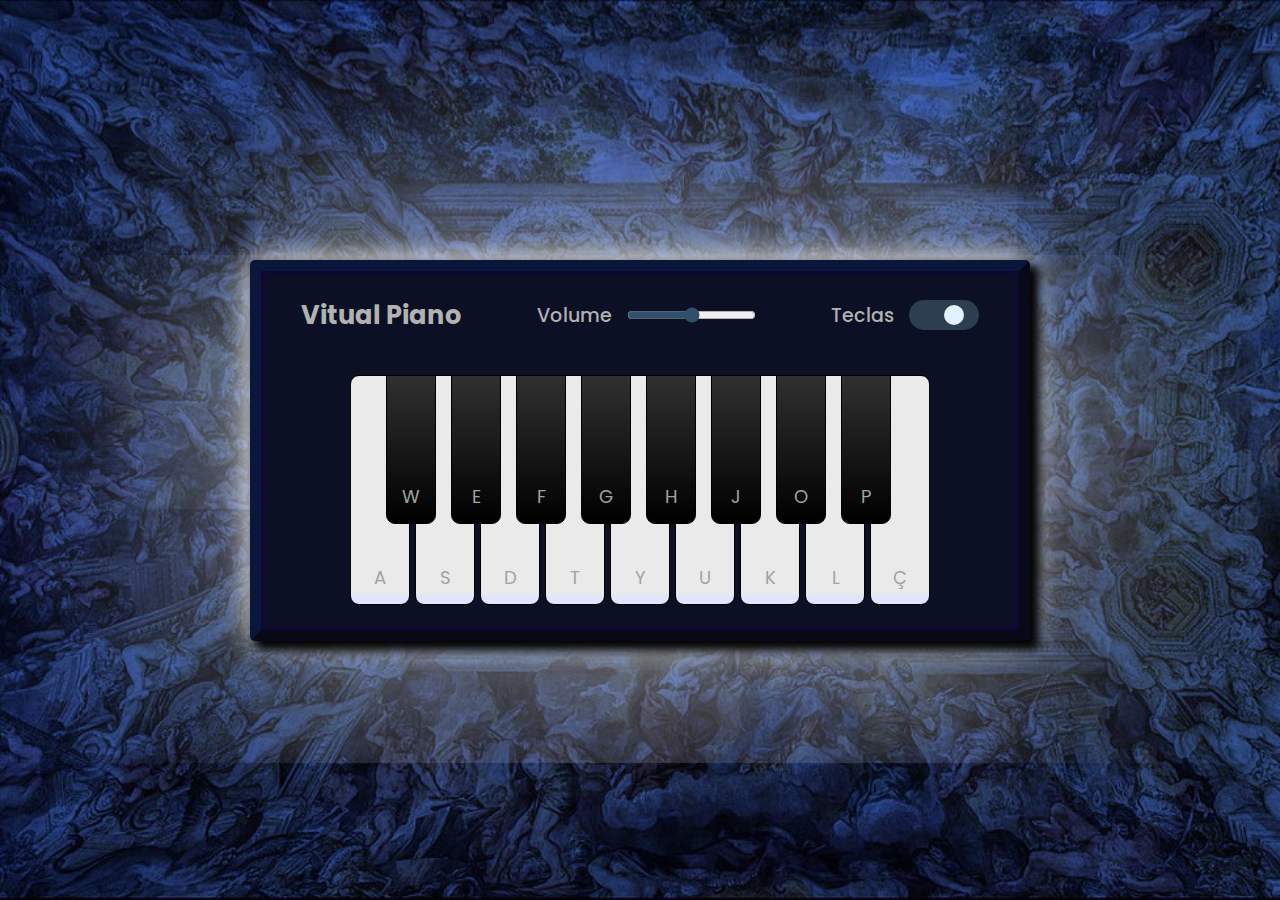
==== commit 029fe9ed: "DESAFIO_PIANO-V1" ====
--- a/index.html
+++ b/index.html
@@ -5,82 +5,51 @@
     <meta charset="UTF-8">
     <meta name="viewport" content="width=device-width, initial-scale=1.0">
 
-    <!-- link css -->
-    <link rel="stylesheet" href="./src/styles/reset.css">
-    <link rel="stylesheet" href="./src/styles/main.css">
+    <!-- links css -->
+    <link rel="stylesheet" href="./src/css/main.css">
+    <link rel="stylesheet" href="./src/css/reset.css">
 
-    <!-- Frameworks -->
-    <link rel="stylesheet" href="./src/styles/containers_and_frames.css">
-    <link rel="stylesheet" href="./src/styles/buttons.css">
-
-    <!-- Fonts -->
+    <!-- fonts -->
     <link rel="preconnect" href="https://fonts.googleapis.com">
     <link rel="preconnect" href="https://fonts.gstatic.com" crossorigin>
-    <link href="https://fonts.googleapis.com/css2?family=Press+Start+2P&display=swap" rel="stylesheet">
+    <link href="https://fonts.googleapis.com/css2?family=Poppins:wght@100;200;300;400;500;700&display=swap" rel="stylesheet">
 
-    <!-- Favicon -->
-    <link rel="shortcut icon" href="./src/assets/favicon/Favicon.ico" type="image/x-icon">
-
-    <title>Yu-Gi-Oh Jo-ken-po. Edition-Versão-1.0</title>
+    <title>Piano Versão 0.1</title>
 </head>
 
 <body>
-    <audio id="bgm" loop>
-        <source src="./src/assets/audios/egyptian_duel.mp3" type="audio/mp3"/>
-    </audio>
-
-    <div class="bg-video">
-        <video class="video" autoplay loop muted>
-            <source src="./src/assets/video/yugi.mp4"
-            type="video/mp4"/>
-        </video>
+    <div class="container">
+        <header>
+            <h2>Vitual Piano</h2>
+            <!-- (div.column>span)*2 -->
+            <div class="column volume_slider">
+                <span>Volume</span> <input type="range" min="0" max="1" value="0.5" step="any"> <!-- Dahora o range-->
+            </div>
+            <div class="column keys_check">
+                <span>Teclas</span> <input type="checkbox" checked name="" id="box">
+            </div>
+        </header>
+        <ul class="piano_keys"> <!-- ul.piano-keys>(li.key>span)*16 -->
+            <li class="key white" data-key="a"><span>a</span></li>
+            <li class="key black" data-key="w"><span>w</span></li>
+            <li class="key white" data-key="s"><span>s</span></li>
+            <li class="key black" data-key="e"><span>e</span></li>
+            <li class="key white" data-key="d"><span>d</span></li>
+            <li class="key black" data-key="f"><span>f</span></li>
+            <li class="key white" data-key="t"><span>t</span></li>
+            <li class="key black" data-key="g"><span>g</span></li>
+            <li class="key white" data-key="y"><span>y</span></li>
+            <li class="key black" data-key="h"><span>h</span></li>
+            <li class="key white" data-key="u"><span>u</span></li>
+            <li class="key black" data-key="j"><span>j</span></li>
+            <li class="key white" data-key="k"><span>k</span></li>
+            <li class="key black" data-key="o"><span>o</span></li>
+            <li class="key white" data-key="l"><span>l</span></li>
+            <li class="key black" data-key="p"><span>p</span></li>
+            <li class="key white" data-key="ç"><span>ç</span></li>
+        </ul>
     </div>
-
-    <div class="container">
-
-        <div class="container__left framed-golden-2">
-
-            <div class="score_box frame">
-                <span id="score_points">Win: 0 | Lose: 0</span>
-            </div>
-                        
-            <div class="menu_avatar">           
-                <img id="card-image">
-            </div>
-
-            <div class="card_details frame">
-                <p id="card_name">Selecione</p> 
-                <p id="card_type">uma carta</p>
-            </div>
-
-        </div>
-            
-        
-        <div class="container__right">
-            <div class="card-box_container">
-                <div class="card-box framed" id="computer-cards"></div>
-                    <div class="card-versus">
-                        <div class="versus-top">
-                            <div class="card-infield">
-                                <img id="player-field-card" height="180px" width="125px">
-                            </div>  
-                            <img height="100px" src="./src/assets/icons/millenium2.png"> 
-                            <div class="card-infield">
-                                <img id="computer-field-card" height="180px" width="125px">
-                            </div>
-                        </div>
-                        <div class="versus-bottom">
-                            <button id="next-duel" class="rpgui-button" onclick="resetDuel()">GANHOU</button>
-                        </div>
-                    </div>
-
-                <div class="card-box framed" id="player-cards"></div>
-            </div>
-        </div>
-
-    </div>
- 
-    <script src="./src/scripts/engine.js" defer></script>
+    <script src="./src/js/engine.js" defer></script>
 </body>
 
-</html>
+</html>--- a/src/css/main.css
+++ b/src/css/main.css
@@ -0,0 +1,133 @@
+body {
+    display: flex;
+    align-items: center;
+    justify-content: center;
+    min-height: 100vh;
+    background-image: url("../img/1.jpg");
+    background-size: cover;
+    background-repeat: no-repeat;
+    color: aliceblue;
+}
+
+.container {
+    width: 780px;
+    border-radius: 5px;
+    padding: 25px 40px;
+    border: 11px outset #01050e61;
+    background-color: #0C1024;
+    box-shadow: 7px 7px 10px 3px #050505, 0px 0px 30px 1px #ffffff,  0px 0px 300px 0px #ffffff, inset 0 0 5px 1px #110149;
+
+}
+
+.container header {
+    color: #b2b2b2;
+    display: flex;
+    align-items: center;
+    justify-content: space-between;
+}
+
+h2 {
+    font-size: 1.6rem;    
+}
+
+.column {
+    display: flex;
+    align-items: center;
+}
+
+header .column span {
+    font-size: 1.19rem;
+    font-weight: 500;
+    margin-right: 15px;
+}
+
+.volume_slider input {
+    accent-color: #314e6b;
+}
+
+.keys_check input {
+    width: 70px;
+    height: 30px; 
+    appearance: none;
+    border-radius: 30px;
+    background-color: #2C3E50;
+    cursor: pointer;
+    position: relative;
+}
+
+.keys_check input::before{
+    content: "";
+    height: 20px;
+    width: 20px;
+    background-color: #8c8c8c;
+    position: absolute;
+    color: #e3f2fd;
+    top: 50%;
+    left: 0.3rem;
+    border-radius: inherit; /* Pra quando for herdado */
+    transform: translateY(-50%);
+    transition: all 0.3s ease-in-out;
+}
+
+.keys_check input:checked::before {
+    background-color: #e3f2fd;
+    left: 2.2rem;
+}
+
+.piano_keys {
+    display: flex;
+    font-size: 1.6rem;
+    margin-top: 40px;
+    justify-content: center;
+}
+
+.piano_keys span {
+    position: absolute;
+    bottom: 13px;
+    width: 100%;
+    text-align: center;
+    font-size: 1.13rem;    
+}
+
+.key {
+    cursor: pointer;
+    list-style: none;
+    color: #a2a2a2;
+    user-select: none;
+    position: relative;
+    text-transform: uppercase;
+}
+
+.white {
+    width: 60px;
+    height: 230px;
+    border: 1px solid #000000;
+    background: linear-gradient(#eaeaea 96%, #e1e5ff 5%);
+    border-radius: 9px;
+}
+
+.black {
+    width: 50px;
+    left: -2px;
+    height: 149px;
+    z-index: 2;
+    margin: 0 -23px 0 -22px;
+    border: 1px solid #000000;
+    background: linear-gradient(#303030, #000);
+    border-radius: 0 0 9px 9px;
+}
+
+.piano_keys .white.active {
+    box-shadow: inset 0px 0px 30px 0px rgba(0, 0, 0, 0.2);
+    background: linear-gradient(to bottom #eaeaea 0%, #e1e5ff 100%);
+    border-radius: 8px;
+}
+
+.piano_keys .black.active {
+    box-shadow: inset 0px -25px 30px rgba(255, 255, 255, 0.138);
+    background: linear-gradient(to bottom #000000, #282828);
+}
+
+.piano_keys .key.hide span {
+    display: none;
+}